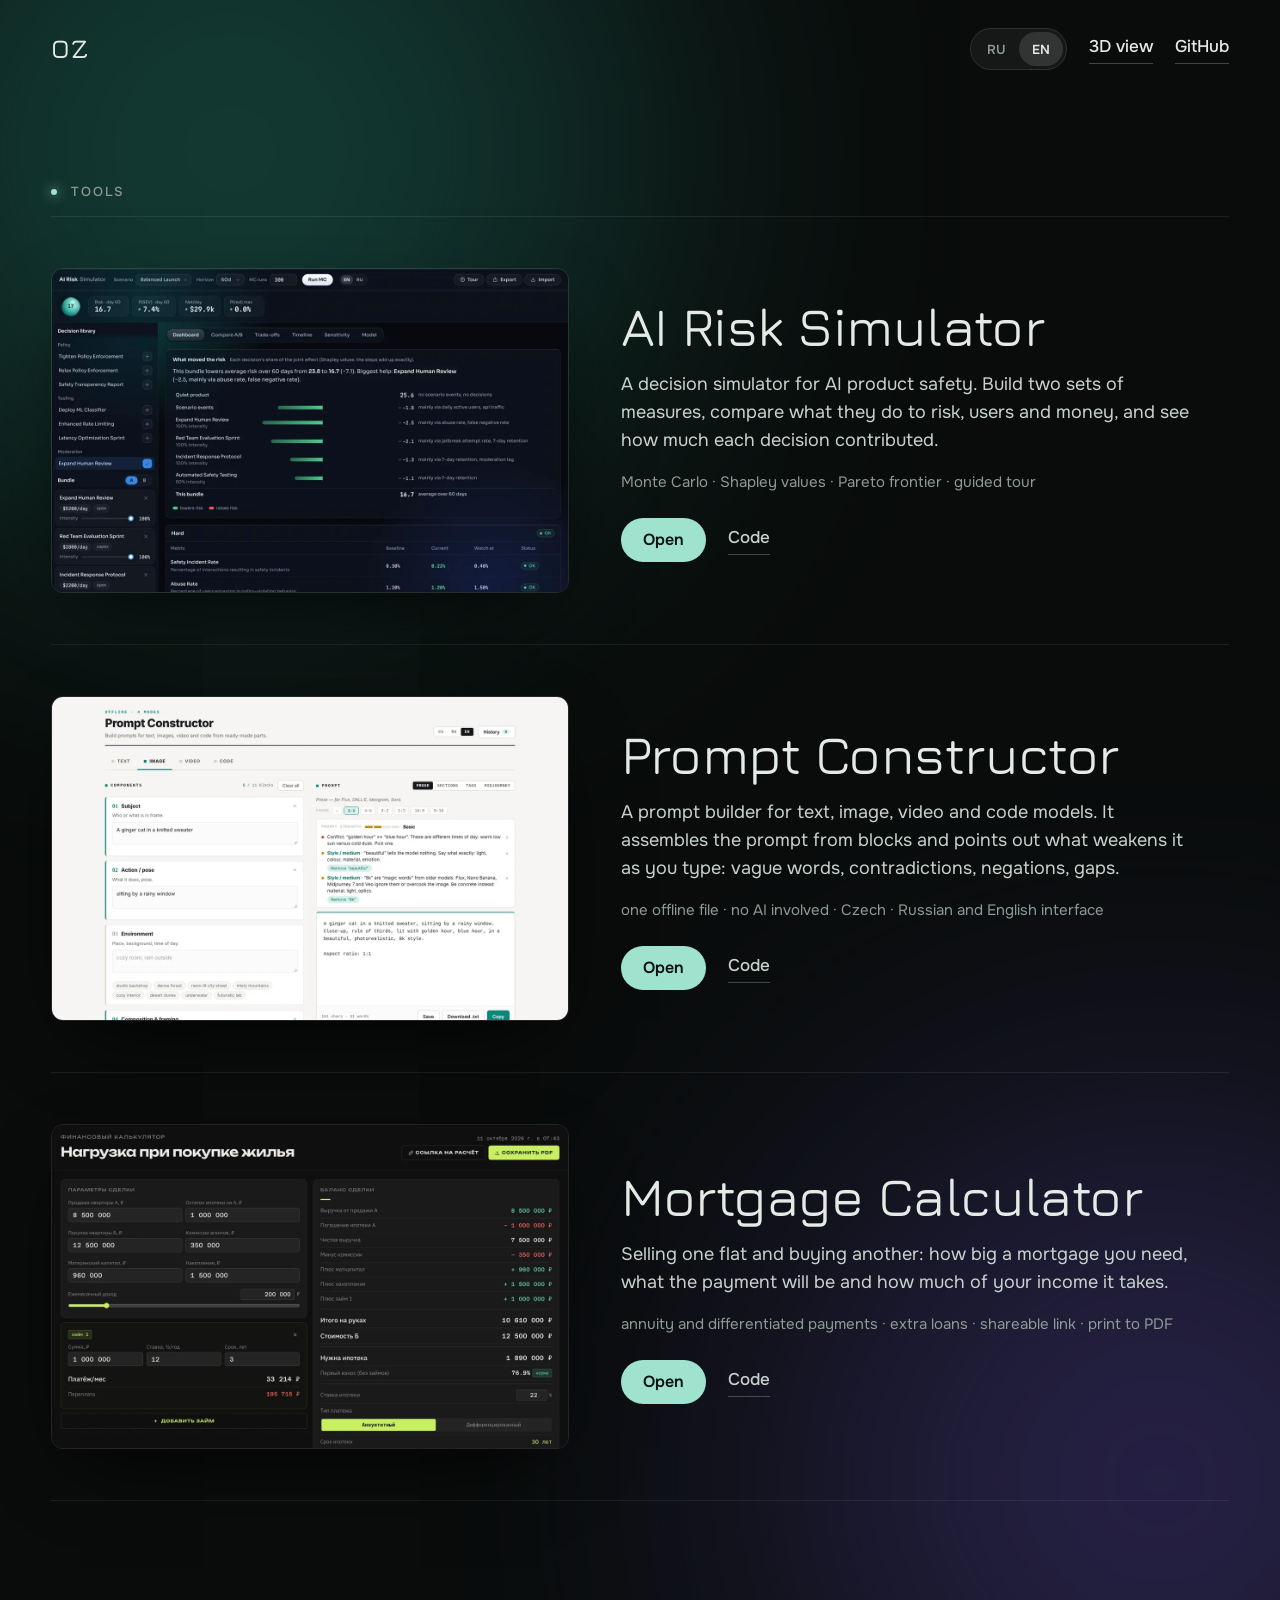
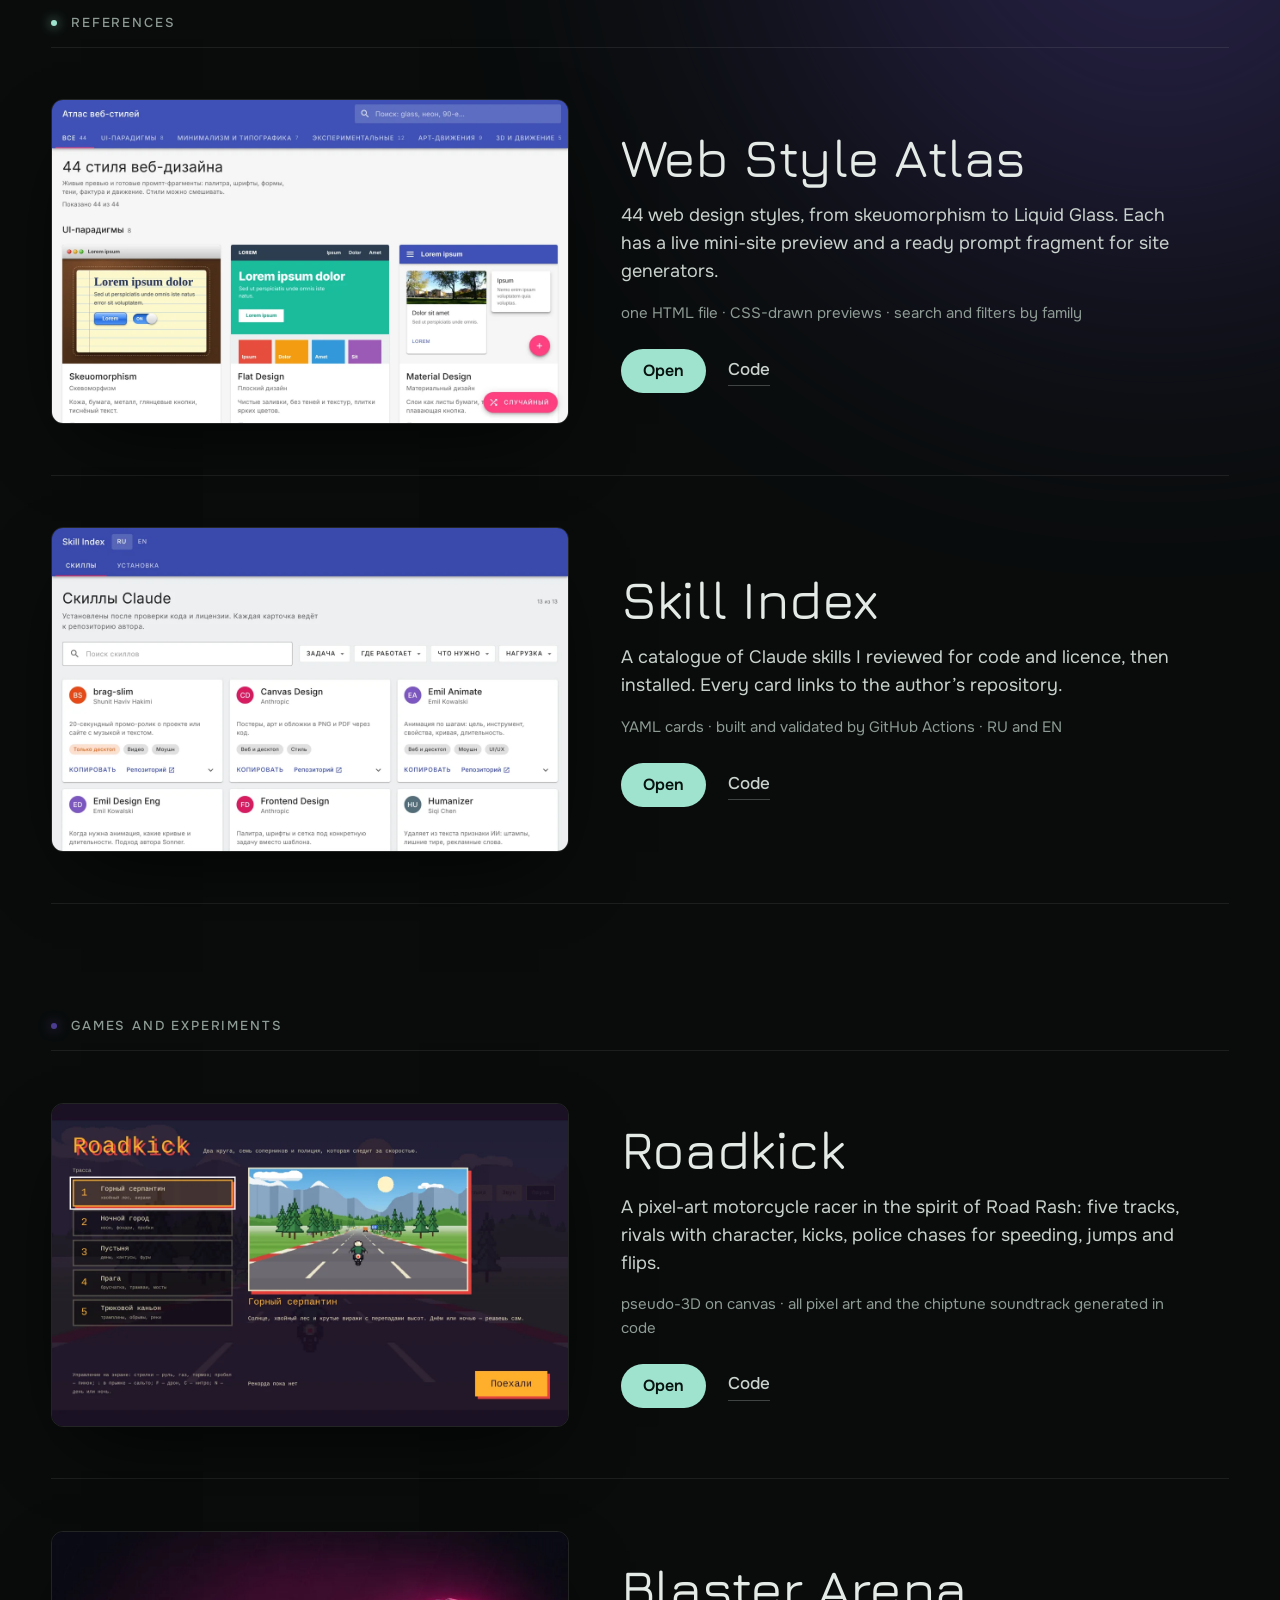
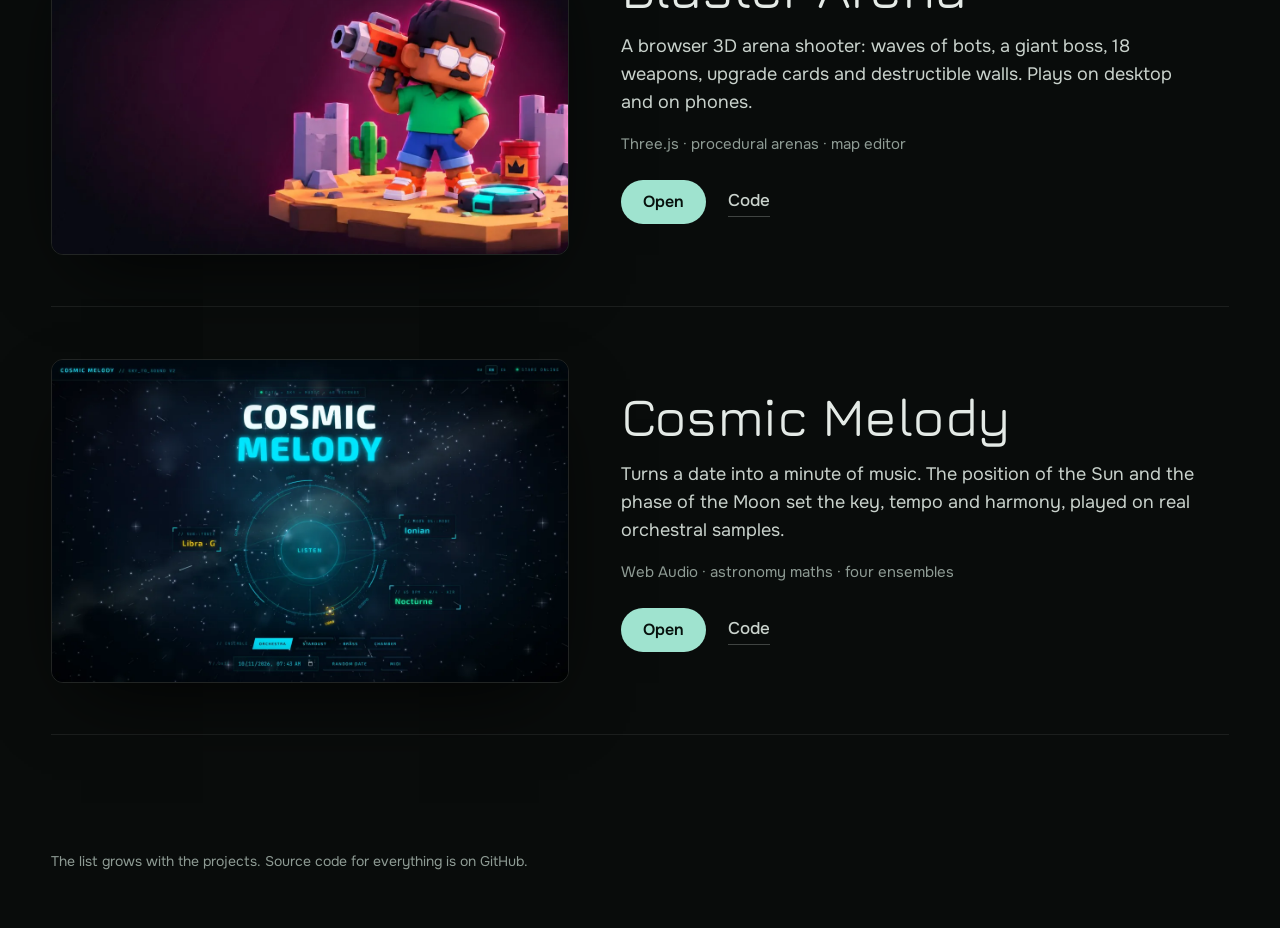
==== classic.html @ 44e7fb15 "Make the 3D card grid the main page; keep the list view as classic.html Co-Authored-By: Claude Opus " ====
<!DOCTYPE html>
<html lang="ru">
<head>
<meta charset="UTF-8">
<meta name="viewport" content="width=device-width, initial-scale=1.0">
<title>OZ — playground</title>
<meta name="description" content="Разные штуки, которые OZ делает в свободное время. Всё работает прямо в браузере.">
<meta property="og:title" content="OZ — playground">
<meta property="og:description" content="Инструменты, симуляторы и игры, которые работают прямо в браузере.">
<meta property="og:image" content="https://oz-the-magician.github.io/playground/img/ai-risk.webp">
<meta name="theme-color" content="#090C0B">
<link rel="icon" href="favicon.svg" type="image/svg+xml">
<link rel="preconnect" href="https://fonts.googleapis.com">
<link rel="preconnect" href="https://fonts.gstatic.com" crossorigin>
<link href="https://fonts.googleapis.com/css2?family=Onest:wght@400;500;600&family=Jura:wght@500;600&display=swap" rel="stylesheet">
<link rel="stylesheet" href="style.css">
</head>
<body>
<div class="ambient" aria-hidden="true"><div class="glow glow-a"></div><div class="glow glow-b"></div></div>

<header class="top">
  <a class="mark" href="classic.html" aria-label="OZ, главная">OZ</a>
  <nav class="top-nav" aria-label="Настройки и ссылки">
    <div class="lang" role="group" aria-label="Язык / Language">
      <button type="button" data-lang="ru" aria-pressed="true">RU</button>
      <button type="button" data-lang="en" aria-pressed="false">EN</button>
    </div>
    <a class="top-link" href="./">3D view</a>
    <a class="top-link" href="https://github.com/oz-the-magician">GitHub</a>
  </nav>
</header>

<main>

  <div id="projects"></div>
</main>

<footer class="foot">
  <p data-i18n="foot">Список обновляется вместе с проектами. Исходники всех работ — на GitHub.</p>
</footer>

<script type="module" src="app.js"></script>
</body>
</html>
---- style.css ----
/* OZ — playground. Dark ambient: near-black green ground, two soft glows, mint only for what you can click. */
:root {
  color-scheme: dark;
  --ground:  #090C0B;
  --ink:     #E4EAE6;
  --ink-2:   #C9D2CC;
  --muted:   #8E9B94;
  --rule:    rgba(255, 255, 255, 0.08);
  --frame:   rgba(255, 255, 255, 0.10);
  --accent:  #9FE3CF;
  --on-accent: #07110D;
  --glow-a:  #1F6F62;
  --glow-b:  #4B3C8F;
  --display: 'Jura', 'Onest', sans-serif;
  --text:    'Onest', system-ui, sans-serif;
  --gutter: clamp(16px, 4vw, 56px);
}

*, *::before, *::after { box-sizing: border-box; }
html { -webkit-text-size-adjust: 100%; background: var(--ground); }
body {
  margin: 0;
  min-height: 100vh;
  background: var(--ground);
  color: var(--ink);
  font: 400 17px/1.55 var(--text);
  position: relative;
  overflow-x: hidden;
}
a { color: inherit; }
img { display: block; max-width: 100%; height: auto; }
:focus-visible { outline: 2px solid var(--accent); outline-offset: 3px; border-radius: 4px; }

/* ambient light */
.ambient { position: absolute; inset: 0; overflow: hidden; pointer-events: none; z-index: 0; }
.glow { position: absolute; border-radius: 50%; pointer-events: none; opacity: .45; z-index: 0; }
.glow-a { top: -260px; left: -180px; width: 820px; height: 820px; background: var(--glow-a); filter: blur(140px); }
.glow-b { top: 1100px; right: -260px; width: 760px; height: 760px; background: var(--glow-b); filter: blur(150px); }

.top, main, .foot { position: relative; z-index: 1; max-width: 1320px; margin: 0 auto; padding-left: var(--gutter); padding-right: var(--gutter); }

/* top bar */
.top { display: flex; align-items: center; justify-content: space-between; gap: 16px; flex-wrap: wrap; padding-top: 28px; }
.mark { font: 600 26px/1 var(--display); letter-spacing: 0.02em; text-decoration: none; }
.top-nav { display: flex; align-items: center; gap: 22px; }
.quiet, .top-link { font-weight: 500; text-decoration: none; border-bottom: 1px solid rgba(228, 234, 230, 0.25); padding-bottom: 2px; }
.quiet:hover, .top-link:hover { border-color: var(--ink); }
.lang { display: inline-flex; padding: 3px; border-radius: 999px; background: rgba(255, 255, 255, 0.05); border: 1px solid var(--frame); }
.lang button {
  font: 600 13px/1 var(--text); min-height: 34px; padding: 0 13px;
  border: 0; border-radius: 999px; background: transparent; color: var(--muted); cursor: pointer;
}
.lang button[aria-pressed="true"] { background: rgba(255, 255, 255, 0.12); color: var(--ink); }

main { padding-top: clamp(72px, 9vw, 128px); }

/* groups */
.group { margin-bottom: clamp(72px, 9vw, 120px); }
.group-title {
  margin: 0; display: flex; align-items: center; gap: 14px;
  font: 500 13px/1 var(--text); letter-spacing: 0.14em; text-transform: uppercase; color: var(--muted);
  padding-bottom: 18px; border-bottom: 1px solid var(--rule);
}
.group-title::before { content: ""; width: 6px; height: 6px; border-radius: 50%; background: var(--accent); box-shadow: 0 0 12px var(--accent); }
.group[data-group="play"] .group-title::before { background: var(--glow-b); box-shadow: 0 0 12px var(--glow-b); }
.list { list-style: none; margin: 0; padding: 0; }

/* one project = one row */
.project {
  display: grid;
  grid-template-columns: minmax(0, 46fr) minmax(0, 54fr);
  gap: clamp(24px, 4vw, 64px);
  padding: clamp(32px, 4vw, 56px) 0;
  border-bottom: 1px solid var(--rule);
  align-items: center;
}
.shot { display: block; border-radius: 12px; overflow: hidden; border: 1px solid var(--frame); box-shadow: 0 30px 80px -30px rgba(0, 0, 0, 0.9); }
.shot img { width: 100%; aspect-ratio: 16 / 10; object-fit: cover; transition: transform .6s ease; }
.shot:hover img { transform: scale(1.02); }

.body { display: flex; flex-direction: column; gap: 16px; min-width: 0; }
.name { margin: 0; font: 500 clamp(32px, 4.2vw, 58px)/1.04 var(--display); letter-spacing: -0.01em; overflow-wrap: anywhere; }
.name a { text-decoration: none; transition: color .2s ease; }
.name a:hover, .name a:focus-visible { color: var(--accent); }
.about { margin: 0; max-width: 36rem; font-size: 18px; color: var(--ink-2); }
.made { margin: 0; max-width: 36rem; font-size: 15px; color: var(--muted); }
.links { margin: 8px 0 0; display: flex; align-items: center; gap: 22px; flex-wrap: wrap; }
.links .quiet { color: var(--ink-2); }
.btn {
  display: inline-flex; align-items: center; min-height: 44px; padding: 0 22px;
  border-radius: 999px; background: var(--accent); color: var(--on-accent);
  font-weight: 600; font-size: 16px; text-decoration: none;
}
.btn:hover { filter: brightness(1.08); }

.foot { padding-bottom: 56px; color: var(--muted); font-size: 14px; }
.foot p { margin: 0; }

@media (max-width: 760px) {
  .project { grid-template-columns: 1fr; gap: 20px; }
  .glow-a { width: 520px; height: 520px; }
  .glow-b { width: 480px; height: 480px; }
}
@media (prefers-reduced-motion: reduce) { .shot img, .name a { transition: none; } }
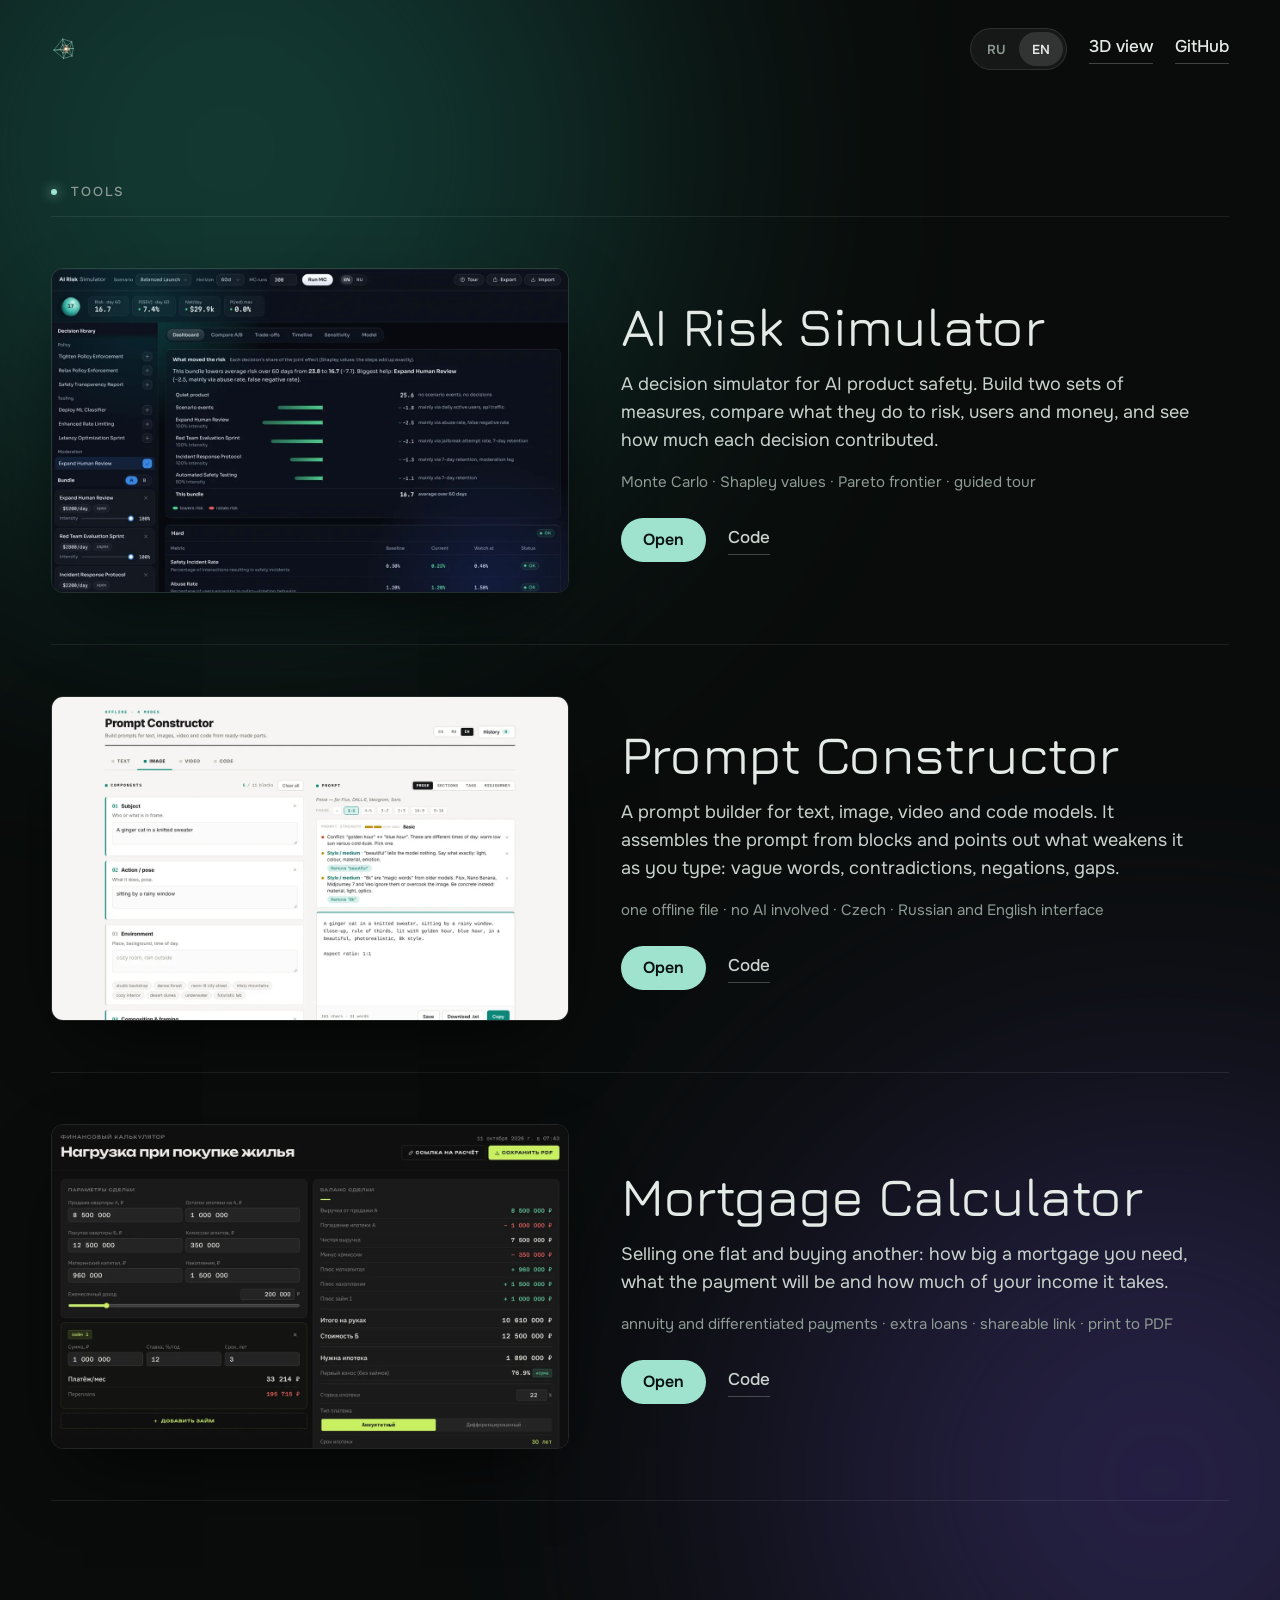
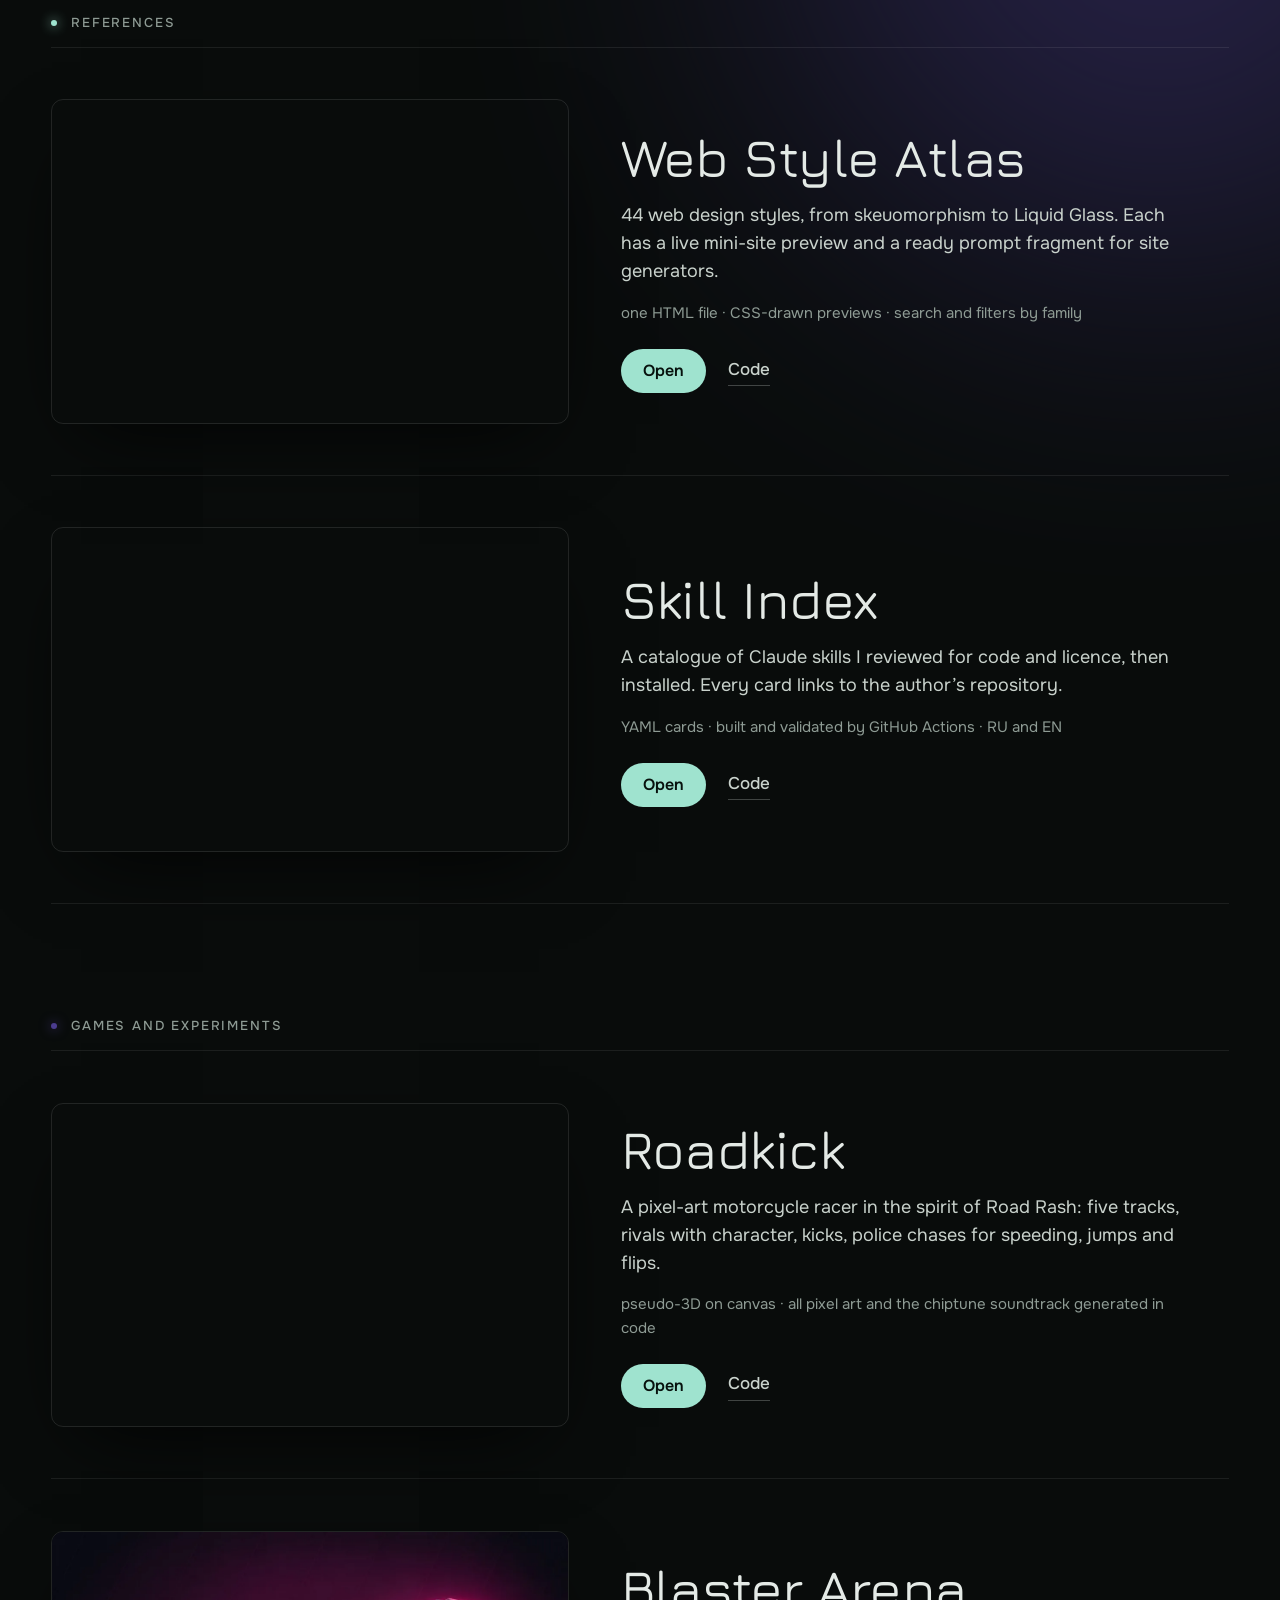
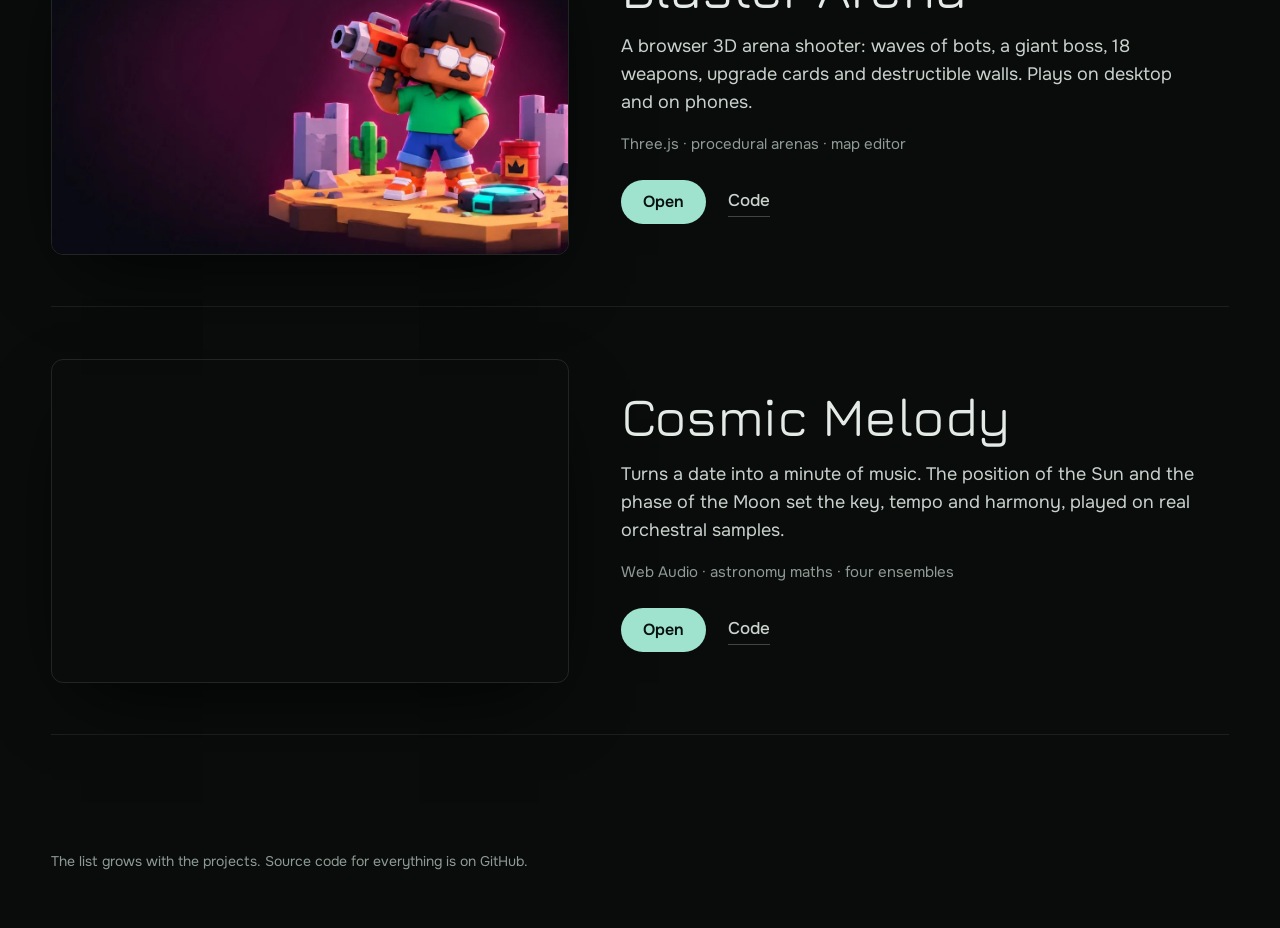
==== commit 78ff5ea0: "Replace the OZ wordmark with an animated tesseract logo Co-Authored-By: Claude Opus 5.5 <noreply@ant" ====
--- a/classic.html
+++ b/classic.html
@@ -19,7 +19,7 @@
 <div class="ambient" aria-hidden="true"><div class="glow glow-a"></div><div class="glow glow-b"></div></div>
 
 <header class="top">
-  <a class="mark" href="classic.html" aria-label="OZ, главная">OZ</a>
+  <a class="mark" href="classic.html" aria-label="OZ, главная"><svg class="tess" viewBox="0 0 64 64" aria-hidden="true"></svg></a>
   <nav class="top-nav" aria-label="Настройки и ссылки">
     <div class="lang" role="group" aria-label="Язык / Language">
       <button type="button" data-lang="ru" aria-pressed="true">RU</button>
@@ -40,5 +40,6 @@
 </footer>
 
 <script type="module" src="app.js"></script>
+<script src="mark.js"></script>
 </body>
 </html>
